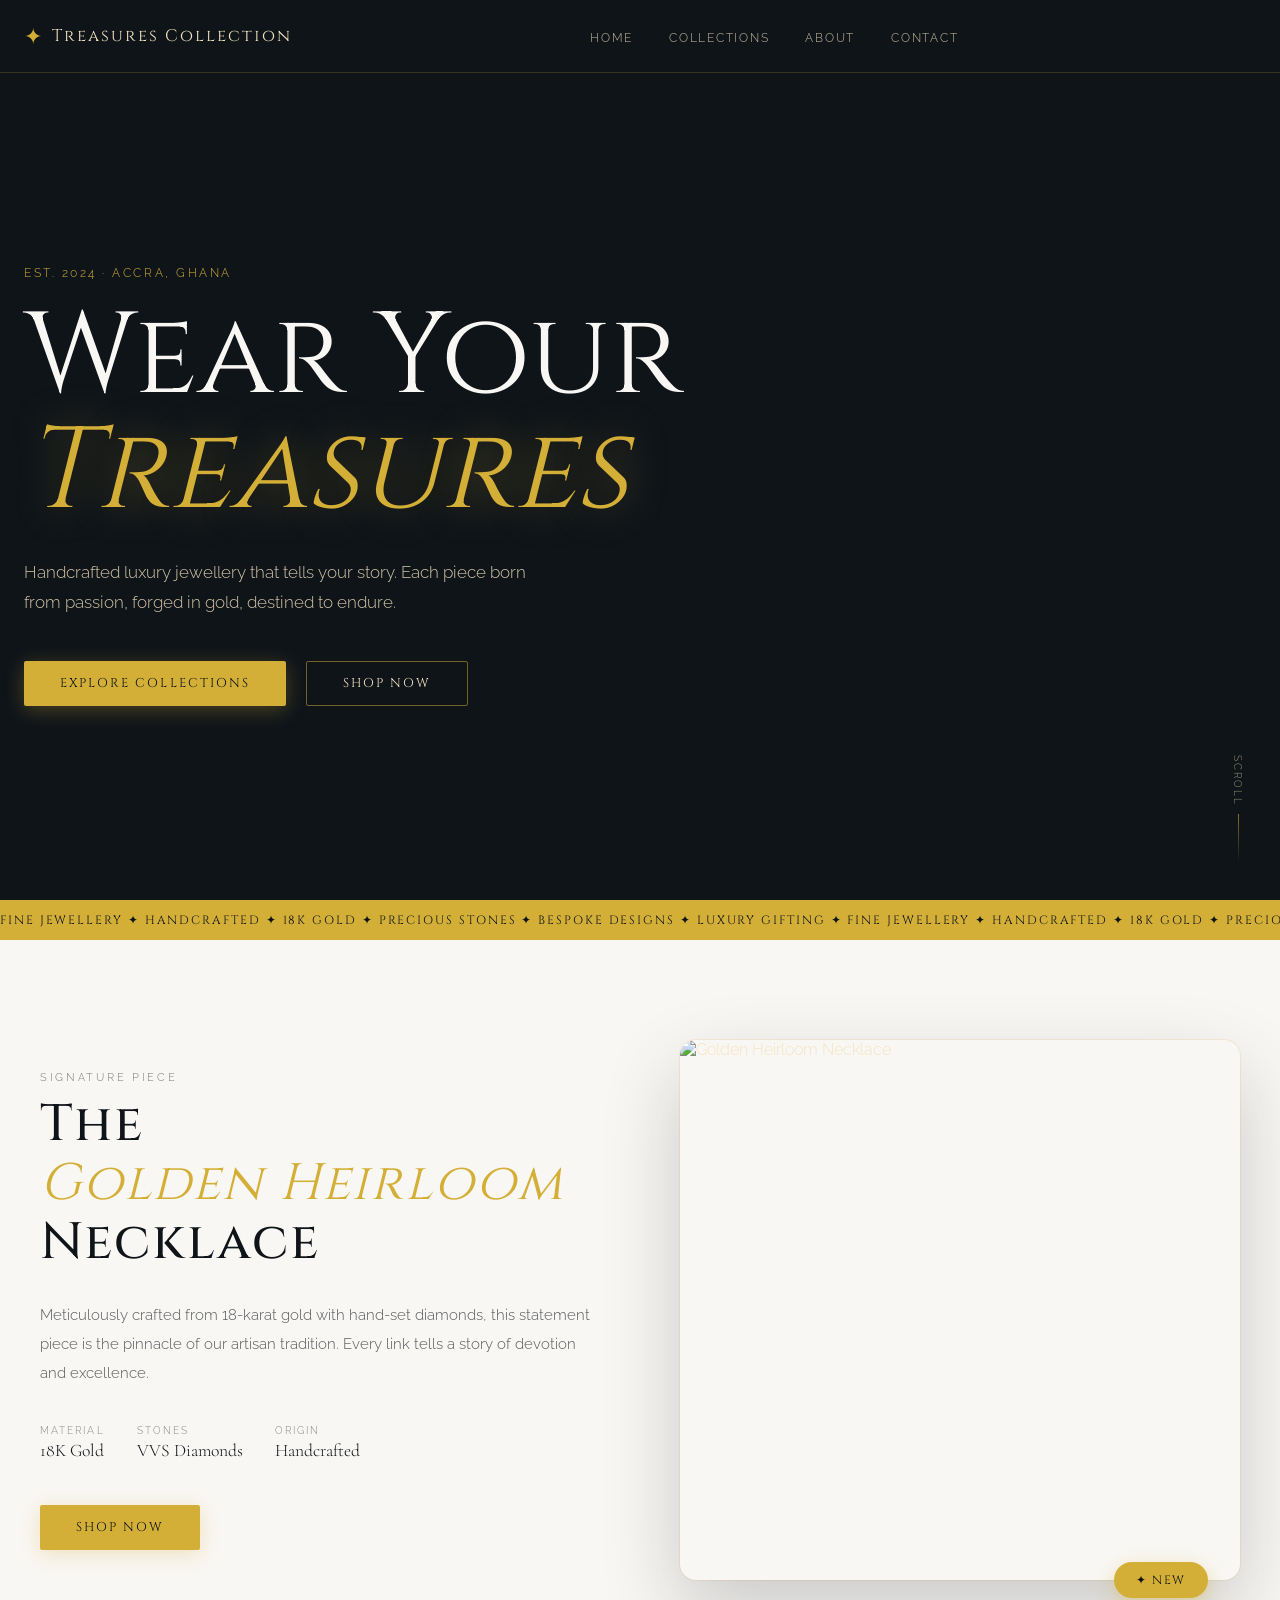
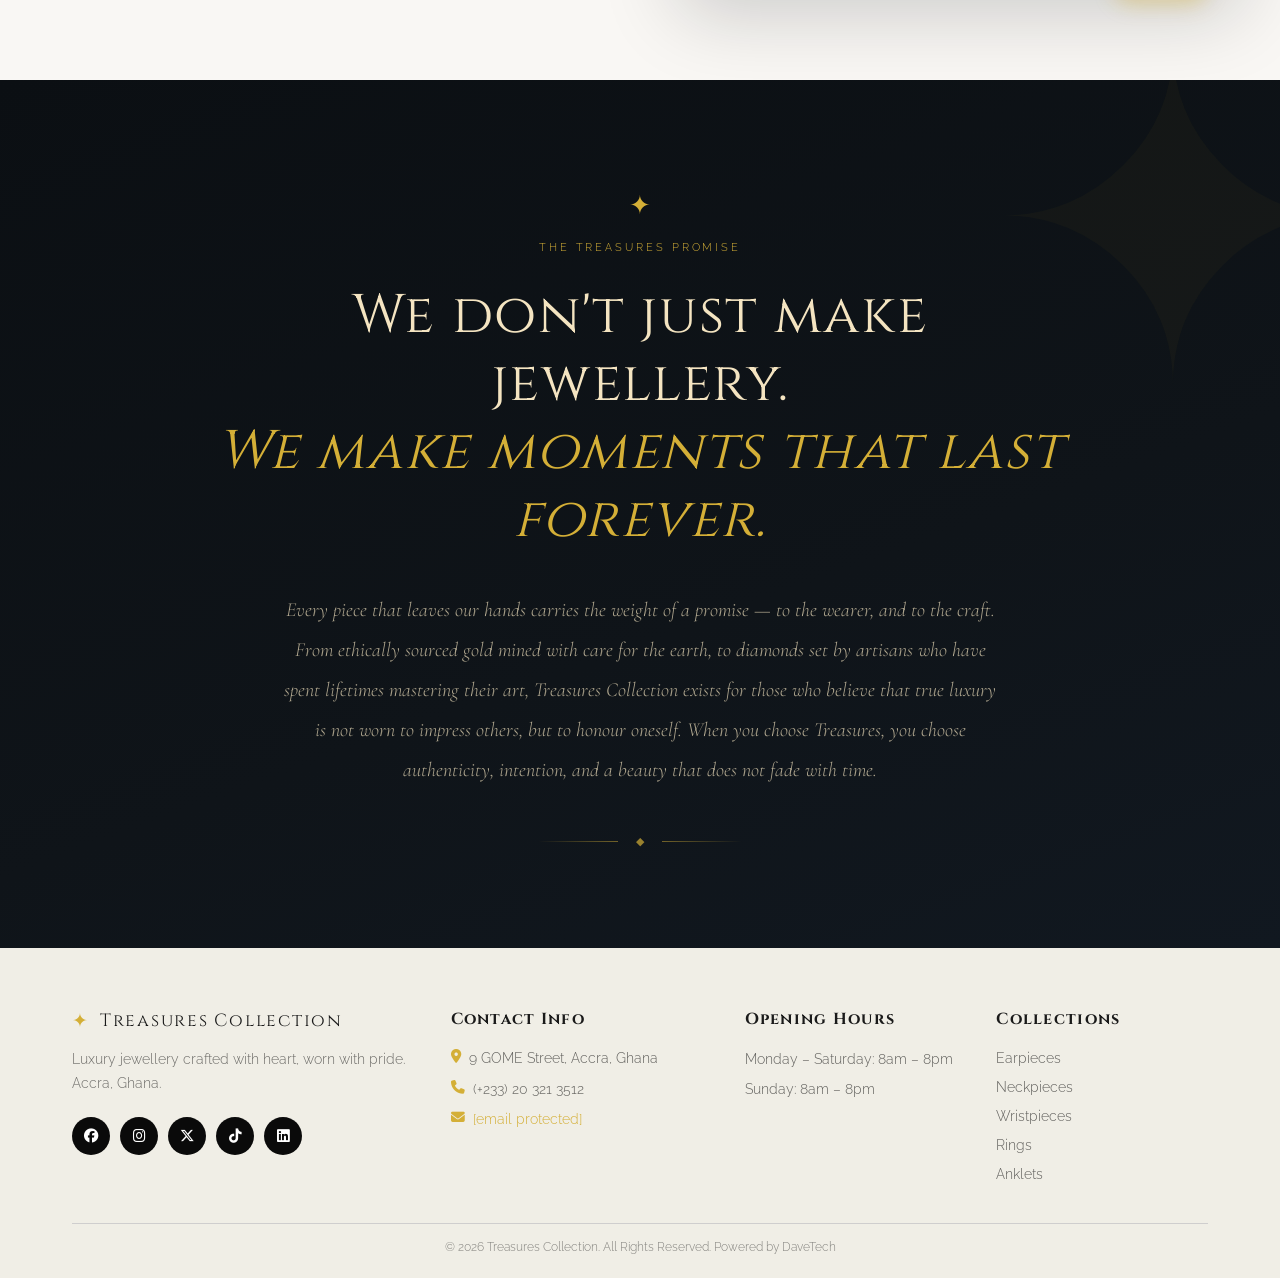
==== index.html @ 67ea0a8e "commit" ====
<!DOCTYPE html>
<html lang="en">
<head>
  <meta charset="UTF-8" />
  <meta name="viewport" content="width=device-width, initial-scale=1.0" />
  <title>Treasures Collection – Luxury Jewellery</title>
  <link rel="stylesheet" href="style.css" />
  <link rel="stylesheet" href="https://cdnjs.cloudflare.com/ajax/libs/font-awesome/6.5.0/css/all.min.css">
  <link rel="preconnect" href="https://fonts.googleapis.com" />
  <link rel="preconnect" href="https://fonts.gstatic.com" crossorigin />
  <link href="https://fonts.googleapis.com/css2?family=Cormorant+Garamond:ital,wght@0,300;0,400;0,600;1,300;1,400&family=Cinzel:wght@400;500;600&family=Raleway:wght@300;400;500&display=swap" rel="stylesheet" />
</head>
<body>

  <!-- ===== NAVIGATION ===== -->
  <nav class="navbar" id="navbar">
    <div class="nav-inner">
      <div class="nav-logo">
        <span class="logo-icon">✦</span>
        <span class="logo-text">Treasures Collection</span>
      </div>
      <ul class="nav-links" id="navLinks">
        <li><a href="#home">Home</a></li>
        <li><a href="product.html">Collections</a></li>
        <li><a href="#about">About</a></li>
        <li><a href="#contact">Contact</a></li>
      </ul>
      <div class="nav-actions">
        <button class="hamburger" id="hamburger" aria-label="Menu">
          <span></span><span></span><span></span>
        </button>
      </div>
    </div>
  </nav>

  <!-- ===== HERO ===== -->
  <section class="hero" id="home">
    <div class="hero-bg">
      <img src="https://images.unsplash.com/photo-1515562141207-7a88fb7ce338?w=1600&q=85" alt="Luxury Jewellery" class="hero-img" />
      <div class="hero-overlay"></div>
    </div>
    <div class="hero-content">
      <p class="hero-eyebrow">Est. 2024 · Accra, Ghana</p>
      <h1 class="hero-title">
        <span class="title-line">Wear Your</span>
        <em class="title-accent">Treasures</em>
      </h1>
      <p class="hero-sub">Handcrafted luxury jewellery that tells your story. Each piece born from passion, forged in gold, destined to endure.</p>
      <div class="hero-cta">
        <a href="product.html" class="btn-primary">Explore Collections</a>
        <a href="product.html#view-all" class="btn-ghost">Shop Now</a>
      </div>
    </div>
    <div class="hero-scroll">
      <span>Scroll</span>
      <div class="scroll-line"></div>
    </div>
  </section>

  <!-- ===== MARQUEE ===== -->
  <div class="marquee-wrap">
    <div class="marquee-track">
      <span>Fine Jewellery ✦ Handcrafted ✦ 18K Gold ✦ Precious Stones ✦ Bespoke Designs ✦ Luxury Gifting ✦ Fine Jewellery ✦ Handcrafted ✦ 18K Gold ✦ Precious Stones ✦ Bespoke Designs ✦ Luxury Gifting ✦ Fine Jewellery ✦ Handcrafted ✦ 18K Gold ✦ Precious Stones ✦ Bespoke Designs ✦ Luxury Gifting ✦</span>
    </div>
  </div>

  <!-- ===== COLLECTIONS ===== -->
  

  <!-- ===== FEATURED PIECE ===== -->
  <section class="featured-section">
    <div class="featured-inner">
      <div class="featured-text">
        <p class="section-eyebrow">Signature Piece</p>
        <h2 class="featured-heading">The<br/><em>Golden Heirloom</em><br/>Necklace</h2>
        <p class="featured-desc">Meticulously crafted from 18-karat gold with hand-set diamonds, this statement piece is the pinnacle of our artisan tradition. Every link tells a story of devotion and excellence.</p>
        <div class="featured-meta">
          <div class="meta-item"><span class="meta-label">Material</span><span class="meta-val">18K Gold</span></div>
          <div class="meta-item"><span class="meta-label">Stones</span><span class="meta-val">VVS Diamonds</span></div>
          <div class="meta-item"><span class="meta-label">Origin</span><span class="meta-val">Handcrafted</span></div>
        </div>
        <!-- Insert your own href link below -->
        <a href="" class="btn-primary">Shop Now</a>
      </div>
      <div class="featured-img-wrap">
        <div class="featured-frame">
          <img src="https://images.unsplash.com/photo-1617038260897-41a1f14a8ca0?w=600&q=80" alt="Golden Heirloom Necklace" />
        </div>
        <div class="featured-badge">✦ New</div>
      </div>
    </div>
  </section>

  <!-- ===== WHY US ===== -->
  <section class="why-section" id="about">
    <div class="why-statement-wrap">
      <span class="why-ornament">✦</span>
      <p class="why-eyebrow">The Treasures Promise</p>
      <h2 class="why-headline">We don't just make jewellery.<br/><em>We make moments that last forever.</em></h2>
      <p class="why-body">
        Every piece that leaves our hands carries the weight of a promise — to the wearer, and to the craft. 
        From ethically sourced gold mined with care for the earth, to diamonds set by artisans who have spent 
        lifetimes mastering their art, Treasures Collection exists for those who believe that true luxury is 
        not worn to impress others, but to honour oneself. When you choose Treasures, you choose authenticity, 
        intention, and a beauty that does not fade with time.
      </p>
      <div class="why-rule">
        <span></span><span class="why-diamond">◆</span><span></span>
      </div>
    </div>
  </section>

  <!-- ===== FOOTER ===== -->
  <footer class="footer" id="contact">
    <div class="footer-top">

      <div class="footer-brand-col">
        <div class="footer-logo">
          <span class="logo-icon">✦</span>
          <span>Treasures Collection</span>
        </div>
        <p class="footer-tagline">Luxury jewellery crafted with heart, worn with pride. Accra, Ghana.</p>
        <div class="social-icons">
          <a href="https://www.facebook.com/61584391073602/" aria-label="Facebook"><i class="fa-brands fa-facebook"></i></a>
          <a href="https://www.instagram.com/juicebyevelyn/" aria-label="Instagram"><i class="fab fa-instagram"></i></a>
          <a href="https://x.com/juicebyevelyn" aria-label="X"><i class="fa-brands fa-x-twitter"></i></a>
          <a href="https://www.tiktok.com/@juicebyevelyn" aria-label="TikTok"><i class="fab fa-tiktok"></i></a>
          <a href="https://www.linkedin.com/company/juice-by-evelyn/" aria-label="LinkedIn"><i class="fab fa-linkedin"></i></a>
        </div>
      </div>

      <div class="footer-contact-col">
        <h4>Contact Info</h4>
        <p><i class="fas fa-map-marker-alt"></i> 9 GOME Street, Accra, Ghana</p>
        <p><i class="fas fa-phone"></i> (+233) 20 321 3512</p>
        <p><i class="fas fa-envelope"></i> <a href="/cdn-cgi/l/email-protection#157e67747b66796c252522557278747c793b767a78"><span class="__cf_email__" data-cfemail="2c475e4d425f40551c1c1b6c4b414d4540024f4341">[email&#160;protected]</span></a></p>
      </div>

      <div class="footer-hours-col">
        <h4>Opening Hours</h4>
        <p>Monday – Saturday: 8am – 8pm</p>
        <p>Sunday: 8am – 8pm</p>
      </div>

      <div class="footer-links-col">
        <h4>Collections</h4>
        <ul>
          <li><a href="#collections">Earpieces</a></li>
          <li><a href="#collections">Neckpieces</a></li>
          <li><a href="#collections">Wristpieces</a></li>
          <li><a href="#collections">Rings</a></li>
          <li><a href="#collections">Anklets</a></li>
        </ul>
      </div>

    </div>
    <div class="footer-bottom">
      <hr class="footer-line" />
      <p class="copy">&copy; <span id="year"></span> Treasures Collection. All Rights Reserved. Powered by DaveTech</p>
    </div>
  </footer>

  <script src="script.js"></script>

  <!-- TOAST (for add-to-cart o confirmation) -->
  <div class="toast" id="toast">Added to cart!</div>
---- style.css ----
/* =============================================
   TREASURES COLLECTION — style.css
   Luxury Jewellery Brand
============================================= */

/* ── CSS Variables ── */
:root {
  --navy:       #0F1419;
  --champagne:  #F4E4C1;
  --gold:       #D4AF37;
  --gold-light: #e8c84a;
  --pearl:      #F9F7F4;
  --gold-rgb:   212, 175, 55;
  --navy-rgb:   15, 20, 25;
  --font-display: 'Cinzel', serif;
  --font-serif:   'Cormorant Garamond', serif;
  --font-sans:    'Raleway', sans-serif;
  --nav-h:  72px;
  --transition: 0.35s cubic-bezier(0.4, 0, 0.2, 1);
}

/* ── Reset ── */
*, *::before, *::after { box-sizing: border-box; margin: 0; padding: 0; }
html { scroll-behavior: smooth; }
body {
  background: var(--navy);
  color: var(--champagne);
  font-family: var(--font-sans);
  font-weight: 300;
  overflow-x: hidden;
  -webkit-font-smoothing: antialiased;
}
img { display: block; width: 100%; height: 100%; object-fit: cover; }
a { text-decoration: none; color: inherit; }
ul { list-style: none; }
button { cursor: pointer; border: none; background: none; font-family: inherit; }

/* ── SCROLLBAR ── */
::-webkit-scrollbar { width: 6px; }
::-webkit-scrollbar-track { background: var(--navy); }
::-webkit-scrollbar-thumb { background: var(--gold); border-radius: 3px; }

/* =============================================
   NAVBAR — always solid black, no transparency
============================================= */
.navbar {
  position: fixed;
  top: 0; left: 0; right: 0;
  z-index: 1000;
  height: var(--nav-h);
  background: var(--navy);
  box-shadow: 0 1px 0 rgba(212, 175, 55, 0.2);
}
/* Keep scrolled class for JS compatibility but same style */
.navbar.scrolled {
  background: var(--navy);
  box-shadow: 0 1px 0 rgba(212, 175, 55, 0.25);
}
.nav-inner {
  max-width: 1400px;
  margin: 0 auto;
  padding: 0 24px;
  height: 100%;
  display: flex;
  align-items: center;
  justify-content: space-between;
  gap: 24px;
}
.nav-logo {
  display: flex;
  align-items: center;
  gap: 10px;
  flex-shrink: 0;
}
.logo-icon {
  color: var(--gold);
  font-size: 1.4rem;
  animation: spinGlow 6s linear infinite;
}
@keyframes spinGlow {
  0%   { text-shadow: 0 0 6px var(--gold); }
  50%  { text-shadow: 0 0 18px var(--gold); }
  100% { text-shadow: 0 0 6px var(--gold); }
}
.logo-text {
  font-family: var(--font-display);
  font-size: 1.05rem;
  letter-spacing: 0.12em;
  color: var(--champagne);
}
.nav-links {
  display: flex;
  align-items: center;
  gap: 36px;
}
.nav-links a {
  font-family: var(--font-sans);
  font-size: 0.78rem;
  letter-spacing: 0.14em;
  text-transform: uppercase;
  color: var(--champagne);
  opacity: 0.8;
  transition: opacity var(--transition), color var(--transition);
  position: relative;
}
.nav-links a::after {
  content: '';
  position: absolute;
  bottom: -3px; left: 0;
  width: 0; height: 1px;
  background: var(--gold);
  transition: width var(--transition);
}
.nav-links a:hover { opacity: 1; color: var(--gold); }
.nav-links a:hover::after { width: 100%; }
.nav-actions { display: flex; align-items: center; gap: 12px; }
.icon-btn {
  width: 36px; height: 36px;
  display: flex; align-items: center; justify-content: center;
  color: var(--champagne);
  border-radius: 50%;
  transition: color var(--transition), background var(--transition);
}
.icon-btn:hover { color: var(--gold); background: rgba(212,175,55,0.1); }
.hamburger {
  display: none;
  flex-direction: column;
  gap: 5px;
  padding: 6px;
}
.hamburger span {
  display: block;
  width: 22px; height: 1.5px;
  background: var(--champagne);
  transition: transform var(--transition), opacity var(--transition);
}
.hamburger.open span:nth-child(1) { transform: translateY(6.5px) rotate(45deg); }
.hamburger.open span:nth-child(2) { opacity: 0; }
.hamburger.open span:nth-child(3) { transform: translateY(-6.5px) rotate(-45deg); }

/* Mobile nav */
@media (max-width: 900px) {
  .nav-links {
    position: fixed;
    top: var(--nav-h); left: 0; right: 0;
    background: var(--navy);
    flex-direction: column;
    padding: 32px 24px 40px;
    gap: 28px;
    transform: translateY(-120%);
    transition: transform var(--transition);
    border-bottom: 1px solid rgba(212,175,55,0.2);
  }
  .nav-links.open { transform: translateY(0); }
  .hamburger { display: flex; }
  .nav-links a { font-size: 1rem; }
}

/* =============================================
   HERO
============================================= */
.hero {
  position: relative;
  min-height: 100svh;
  display: flex;
  align-items: center;
  overflow: hidden;
}
.hero-bg {
  position: absolute;
  inset: 0;
  z-index: 0;
}
.hero-img {
  width: 100%; height: 100%;
  object-fit: cover;
  object-position: center;
  transform: scale(1.04);
  animation: heroZoom 12s ease-in-out infinite alternate;
}
@keyframes heroZoom {
  from { transform: scale(1.04); }
  to   { transform: scale(1.08); }
}
.hero-overlay {
  position: absolute;
  inset: 0;
  background: linear-gradient(
    135deg,
    rgba(15,20,25,0.82) 0%,
    rgba(15,20,25,0.55) 50%,
    rgba(15,20,25,0.72) 100%
  );
}
.hero-content {
  position: relative;
  z-index: 1;
  max-width: 1400px;
  margin: 0 auto;
  padding: 0 24px;
  padding-top: var(--nav-h);
  width: 100%;
}
.hero-eyebrow {
  font-family: var(--font-sans);
  font-size: 0.72rem;
  letter-spacing: 0.22em;
  text-transform: uppercase;
  color: var(--gold);
  margin-bottom: 20px;
  animation: fadeUp 0.8s 0.2s both;
}
.hero-title {
  font-family: var(--font-display);
  font-size: clamp(3.2rem, 9vw, 7.5rem);
  line-height: 1.0;
  color: var(--pearl);
  margin-bottom: 28px;
  animation: fadeUp 0.8s 0.35s both;
}
.title-line { display: block; font-weight: 400; }
.title-accent {
  display: block;
  color: var(--gold);
  font-style: italic;
  font-weight: 300;
  text-shadow: 0 0 40px rgba(212,175,55,0.4);
}
.hero-sub {
  max-width: 520px;
  font-size: 1.05rem;
  line-height: 1.75;
  color: rgba(244,228,193,0.85);
  margin-bottom: 44px;
  animation: fadeUp 0.8s 0.5s both;
}
.hero-cta {
  display: flex;
  align-items: center;
  gap: 20px;
  flex-wrap: wrap;
  animation: fadeUp 0.8s 0.65s both;
}
.hero-scroll {
  position: absolute;
  bottom: 36px; right: 36px;
  z-index: 1;
  display: flex;
  flex-direction: column;
  align-items: center;
  gap: 8px;
  opacity: 0.6;
}
.hero-scroll span {
  font-size: 0.65rem;
  letter-spacing: 0.2em;
  text-transform: uppercase;
  writing-mode: vertical-rl;
  color: var(--champagne);
}
.scroll-line {
  width: 1px; height: 50px;
  background: linear-gradient(to bottom, var(--gold), transparent);
  animation: scrollPulse 2s ease-in-out infinite;
}
@keyframes scrollPulse {
  0%, 100% { transform: scaleY(1); opacity: 0.6; }
  50%       { transform: scaleY(0.6); opacity: 0.3; }
}
@keyframes fadeUp {
  from { opacity: 0; transform: translateY(28px); }
  to   { opacity: 1; transform: translateY(0); }
}

/* =============================================
   BUTTONS
============================================= */
.btn-primary {
  display: inline-flex;
  align-items: center;
  gap: 8px;
  padding: 14px 36px;
  background: var(--gold);
  color: var(--navy);
  font-family: var(--font-display);
  font-size: 0.8rem;
  letter-spacing: 0.16em;
  text-transform: uppercase;
  border-radius: 2px;
  transition: background var(--transition), transform var(--transition), box-shadow var(--transition);
  box-shadow: 0 4px 20px rgba(212,175,55,0.3);
}
.btn-primary:hover {
  background: var(--gold-light);
  transform: translateY(-2px);
  box-shadow: 0 8px 32px rgba(212,175,55,0.45);
}
.btn-ghost {
  display: inline-flex;
  align-items: center;
  padding: 13px 36px;
  border: 1px solid rgba(212,175,55,0.5);
  color: var(--champagne);
  font-family: var(--font-display);
  font-size: 0.8rem;
  letter-spacing: 0.16em;
  text-transform: uppercase;
  border-radius: 2px;
  transition: border-color var(--transition), color var(--transition), background var(--transition);
}
.btn-ghost:hover {
  border-color: var(--gold);
  color: var(--gold);
  background: rgba(212,175,55,0.06);
}

/* =============================================
   MARQUEE
============================================= */
.marquee-wrap {
  background: var(--gold);
  overflow: hidden;
  padding: 12px 0;
}
.marquee-track {
  display: flex;
  white-space: nowrap;
  animation: marqueeRun 28s linear infinite;
}
.marquee-track span {
  font-family: var(--font-display);
  font-size: 0.75rem;
  letter-spacing: 0.16em;
  text-transform: uppercase;
  color: var(--navy);
  padding-right: 48px;
}
@keyframes marqueeRun {
  from { transform: translateX(0); }
  to   { transform: translateX(-50%); }
}

/* =============================================
   SECTION HEADER
============================================= */
.section-header {
  text-align: center;
  margin-bottom: 56px;
}
.section-eyebrow {
  font-size: 0.7rem;
  letter-spacing: 0.24em;
  text-transform: uppercase;
  color: var(--gold);
  margin-bottom: 12px;
}
.section-title {
  font-family: var(--font-display);
  font-size: clamp(2.4rem, 5vw, 3.8rem);
  color: var(--champagne);
  font-weight: 500;
  letter-spacing: 0.06em;
  margin-bottom: 20px;
}
.title-ornament {
  display: flex;
  align-items: center;
  justify-content: center;
  gap: 16px;
}
.title-ornament span:not(.dot) {
  width: 60px; height: 1px;
  background: linear-gradient(to right, transparent, var(--gold));
}
.title-ornament span:last-child {
  background: linear-gradient(to left, transparent, var(--gold));
}
.title-ornament .dot {
  color: var(--gold);
  font-size: 0.9rem;
  width: auto; height: auto; background: none;
}

/* =============================================
   COLLECTIONS SECTION
============================================= */
.collections-section {
  padding: 100px 24px 80px;
  max-width: 1400px;
  margin: 0 auto;
}

.collection-circles {
  display: flex;
  align-items: flex-start;
  justify-content: center;
  gap: 28px;
  flex-wrap: wrap;
  margin-bottom: 60px;
}
.circle-item {
  display: flex;
  flex-direction: column;
  align-items: center;
  gap: 14px;
  cursor: pointer;
  width: 140px;
}
.circle-ring {
  width: 130px; height: 130px;
  border-radius: 50%;
  padding: 4px;
  background: linear-gradient(135deg, var(--gold), rgba(212,175,55,0.3), var(--gold));
  transition: transform var(--transition), box-shadow var(--transition);
  position: relative;
}
.circle-item:hover .circle-ring,
.circle-item.active .circle-ring {
  transform: translateY(-5px) scale(1.04);
  box-shadow: 0 12px 40px rgba(212,175,55,0.4);
}
.circle-item.active .circle-ring {
  background: linear-gradient(135deg, var(--gold-light), var(--gold), var(--gold-light));
  box-shadow: 0 0 0 3px var(--gold), 0 12px 40px rgba(212,175,55,0.5);
}
.circle-img-wrap {
  width: 100%; height: 100%;
  border-radius: 50%;
  overflow: hidden;
  position: relative;
}
.circle-img-wrap img {
  width: 100%; height: 100%;
  object-fit: cover;
  transition: transform var(--transition);
}
.circle-item:hover .circle-img-wrap img { transform: scale(1.08); }
.circle-overlay {
  position: absolute;
  inset: 0;
  background: rgba(15,20,25,0.55);
  border-radius: 50%;
  display: flex;
  align-items: center;
  justify-content: center;
  opacity: 0;
  transition: opacity var(--transition);
}
.circle-overlay span {
  font-family: var(--font-display);
  font-size: 0.7rem;
  letter-spacing: 0.14em;
  text-transform: uppercase;
  color: var(--gold);
}
.circle-item:hover .circle-overlay { opacity: 1; }
.circle-label {
  font-family: var(--font-display);
  font-size: 0.85rem;
  letter-spacing: 0.1em;
  text-transform: uppercase;
  color: var(--champagne);
  text-align: center;
  transition: color var(--transition);
}
.circle-item:hover .circle-label,
.circle-item.active .circle-label { color: var(--gold); }

/* Products Reveal */
.products-reveal {
  display: none;
  animation: revealIn 0.5s ease both;
}
.products-reveal.visible { display: block; }
@keyframes revealIn {
  from { opacity: 0; transform: translateY(24px); }
  to   { opacity: 1; transform: translateY(0); }
}
.reveal-header {
  display: flex;
  align-items: center;
  justify-content: space-between;
  margin-bottom: 32px;
  padding-bottom: 16px;
  border-bottom: 1px solid rgba(212,175,55,0.2);
}
.reveal-title {
  font-family: var(--font-display);
  font-size: 1.6rem;
  color: var(--gold);
  letter-spacing: 0.08em;
}
.close-reveal {
  font-family: var(--font-sans);
  font-size: 0.78rem;
  letter-spacing: 0.12em;
  color: var(--champagne);
  opacity: 0.6;
  transition: opacity var(--transition), color var(--transition);
  text-transform: uppercase;
}
.close-reveal:hover { opacity: 1; color: var(--gold); }

.products-grid {
  display: grid;
  grid-template-columns: repeat(auto-fill, minmax(200px, 1fr));
  gap: 24px;
}

/* ── Product Card ── */
.product-card {
  background: rgba(249,247,244,0.04);
  border: 1px solid rgba(212,175,55,0.15);
  border-radius: 12px;
  overflow: hidden;
  transition: transform var(--transition), border-color var(--transition), box-shadow var(--transition);
  cursor: pointer;
  display: flex;
  flex-direction: column;
}
.product-card:hover {
  transform: translateY(-6px);
  border-color: rgba(212,175,55,0.5);
  box-shadow: 0 12px 36px rgba(0,0,0,0.35);
}
.pc-img {
  position: relative;
  height: 220px;
  overflow: hidden;
  flex-shrink: 0;
}
.pc-img img { transition: transform 0.5s ease; }
.product-card:hover .pc-img img { transform: scale(1.07); }
.pc-badge {
  position: absolute;
  top: 12px; left: 12px;
  background: var(--gold);
  color: var(--navy);
  font-size: 0.62rem;
  font-family: var(--font-display);
  letter-spacing: 0.1em;
  text-transform: uppercase;
  padding: 4px 10px;
  border-radius: 2px;
}
.pc-wish {
  position: absolute;
  top: 10px; right: 12px;
  background: rgba(15,20,25,0.7);
  border: 1px solid rgba(212,175,55,0.3);
  border-radius: 50%;
  width: 32px; height: 32px;
  display: flex; align-items: center; justify-content: center;
  color: var(--champagne);
  font-size: 0.9rem;
  transition: background var(--transition), border-color var(--transition);
}
.pc-wish:hover { background: var(--gold); border-color: var(--gold); color: var(--navy); }
.pc-body {
  padding: 14px 16px 16px;
  display: flex;
  flex-direction: column;
  flex: 1;
}
.pc-name {
  font-family: var(--font-serif);
  font-size: 1.05rem;
  color: var(--champagne);
  margin-bottom: 5px;
  line-height: 1.3;
}
.pc-mat {
  font-size: 0.68rem;
  letter-spacing: 0.1em;
  text-transform: uppercase;
  color: rgba(212,175,55,0.7);
  margin-bottom: 10px;
}
.pc-footer {
  display: flex;
  align-items: center;
  justify-content: space-between;
  margin-bottom: 10px;
}
.pc-price {
  font-family: var(--font-serif);
  font-size: 1.1rem;
  color: var(--gold);
  font-weight: 600;
}
.pc-add {
  width: 32px; height: 32px;
  display: flex; align-items: center; justify-content: center;
  background: rgba(212,175,55,0.1);
  border: 1px solid rgba(212,175,55,0.35);
  border-radius: 50%;
  color: var(--gold);
  font-size: 1.2rem;
  transition: background var(--transition), border-color var(--transition);
}
.pc-add:hover { background: var(--gold); color: var(--navy); border-color: var(--gold); }

/* Buy Now button on cards */
.pc-buy {
  width: 100%;
  padding: 10px;
  background: var(--gold);
  color: var(--navy);
  font-family: var(--font-display);
  font-size: 0.7rem;
  letter-spacing: 0.14em;
  text-transform: uppercase;
  border-radius: 4px;
  text-align: center;
  transition: background var(--transition), transform var(--transition);
  margin-top: auto;
  display: block;
}
.pc-buy:hover {
  background: var(--gold-light);
  transform: translateY(-1px);
}

/* =============================================
   FEATURED SECTION
============================================= */
.featured-section {
  background: var(--pearl);
  padding: 100px 24px;
}
.featured-inner {
  max-width: 1200px;
  margin: 0 auto;
  display: grid;
  grid-template-columns: 1fr 1fr;
  gap: 80px;
  align-items: center;
}
.featured-text .section-eyebrow { color: rgba(15,20,25,0.55); }
.featured-heading {
  font-family: var(--font-display);
  font-size: clamp(2.2rem, 4vw, 3.4rem);
  color: var(--navy);
  line-height: 1.15;
  margin-bottom: 28px;
  font-weight: 500;
  letter-spacing: 0.04em;
}
.featured-heading em {
  font-style: italic;
  color: var(--gold);
  font-weight: 300;
}
.featured-desc {
  color: rgba(15,20,25,0.7);
  line-height: 1.9;
  margin-bottom: 36px;
  font-size: 0.95rem;
}
.featured-meta {
  display: flex;
  gap: 32px;
  margin-bottom: 44px;
  flex-wrap: wrap;
}
.meta-item { display: flex; flex-direction: column; gap: 4px; }
.meta-label {
  font-size: 0.65rem;
  letter-spacing: 0.2em;
  text-transform: uppercase;
  color: rgba(15,20,25,0.5);
}
.meta-val {
  font-family: var(--font-serif);
  font-size: 1.1rem;
  color: var(--navy);
}
.featured-img-wrap { position: relative; }
.featured-frame {
  border-radius: 16px;
  overflow: hidden;
  height: 540px;
  box-shadow: 0 32px 80px rgba(15,20,25,0.2), 0 0 0 1px rgba(212,175,55,0.15);
}
.featured-frame img { object-position: top center; }
.featured-badge {
  position: absolute;
  bottom: -18px; right: 32px;
  background: var(--gold);
  color: var(--navy);
  font-family: var(--font-display);
  font-size: 0.75rem;
  letter-spacing: 0.14em;
  text-transform: uppercase;
  padding: 10px 22px;
  border-radius: 30px;
  box-shadow: 0 6px 20px rgba(212,175,55,0.4);
}
.featured-text .btn-primary { color: var(--navy); }

@media (max-width: 860px) {
  .featured-inner { grid-template-columns: 1fr; gap: 48px; }
  .featured-frame { height: 380px; }
  .featured-badge { right: 16px; }
}

/* =============================================
   WHY US — Statement Section
============================================= */
.why-section {
  padding: 110px 24px 100px;
  background: linear-gradient(160deg, #0b0f13 0%, var(--navy) 60%, #111820 100%);
  position: relative;
  overflow: hidden;
}
.why-section::before {
  content: '✦';
  position: absolute;
  font-size: 28rem;
  color: rgba(212,175,55,0.03);
  right: -80px;
  top: -60px;
  font-family: var(--font-display);
  pointer-events: none;
  line-height: 1;
}
.why-statement-wrap {
  max-width: 860px;
  margin: 0 auto;
  text-align: center;
  position: relative;
  z-index: 1;
}
.why-ornament {
  display: block;
  color: var(--gold);
  font-size: 1.6rem;
  margin-bottom: 20px;
  animation: spinGlow 6s linear infinite;
}
.why-eyebrow {
  font-size: 0.7rem;
  letter-spacing: 0.26em;
  text-transform: uppercase;
  color: var(--gold);
  margin-bottom: 28px;
  display: block;
}
.why-headline {
  font-family: var(--font-display);
  font-size: clamp(2rem, 4.5vw, 3.4rem);
  color: var(--champagne);
  font-weight: 400;
  line-height: 1.25;
  letter-spacing: 0.03em;
  margin-bottom: 36px;
}
.why-headline em {
  display: block;
  font-style: italic;
  color: var(--gold);
  font-weight: 300;
}
.why-body {
  font-family: var(--font-serif);
  font-size: clamp(1.05rem, 1.8vw, 1.25rem);
  line-height: 2;
  color: rgba(244,228,193,0.7);
  font-weight: 300;
  font-style: italic;
  max-width: 720px;
  margin: 0 auto 44px;
}
.why-rule {
  display: flex;
  align-items: center;
  justify-content: center;
  gap: 18px;
}
.why-rule span:not(.why-diamond) {
  width: 80px;
  height: 1px;
  background: linear-gradient(to right, transparent, rgba(212,175,55,0.5));
}
.why-rule span:last-child {
  background: linear-gradient(to left, transparent, rgba(212,175,55,0.5));
}
.why-diamond {
  color: var(--gold);
  font-size: 0.7rem;
  opacity: 0.7;
  width: auto !important;
  height: auto !important;
  background: none !important;
}

/* =============================================
   FOOTER
============================================= */
.footer {
  background: #f0eee6;
  color: #1a1a1a;
  padding: 60px 0 0;
}
.footer-top {
  max-width: 1200px;
  margin: 0 auto;
  padding: 0 32px 40px;
  display: grid;
  grid-template-columns: 1.6fr 1.2fr 1fr 1fr;
  gap: 40px;
  flex-wrap: wrap;
}
.footer-brand-col .footer-logo {
  display: flex;
  align-items: center;
  gap: 10px;
  font-family: var(--font-display);
  font-size: 1.1rem;
  letter-spacing: 0.1em;
  color: #1a1a1a;
  margin-bottom: 14px;
}
.footer-brand-col .footer-logo .logo-icon { color: var(--gold); font-size: 1.2rem; }
.footer-tagline {
  font-size: 0.87rem;
  line-height: 1.7;
  color: rgba(0,0,0,0.55);
  margin-bottom: 22px;
}
.social-icons {
  display: flex;
  gap: 10px;
  flex-wrap: wrap;
}
.social-icons a {
  display: inline-flex;
  align-items: center;
  justify-content: center;
  width: 38px; height: 38px;
  background: #0a0a0a;
  color: #fff;
  border-radius: 50%;
  font-size: 0.9rem;
  transition: background 0.3s, transform 0.3s;
  text-decoration: none;
}
.social-icons a:hover {
  background: var(--gold);
  color: var(--navy);
  transform: translateY(-3px);
}
.footer-contact-col h4,
.footer-hours-col h4,
.footer-links-col h4 {
  font-family: var(--font-display);
  font-size: 1rem;
  letter-spacing: 0.08em;
  color: #1a1a1a;
  margin-bottom: 18px;
}
.footer-contact-col p {
  font-size: 0.86rem;
  color: rgba(0,0,0,0.6);
  margin-bottom: 10px;
  display: flex;
  align-items: flex-start;
  gap: 8px;
  line-height: 1.5;
}
.footer-contact-col p i { color: var(--gold); margin-top: 2px; flex-shrink: 0; }
.footer-contact-col a { color: var(--gold); }
.footer-contact-col a:hover { text-decoration: underline; }
.footer-hours-col p {
  font-size: 0.86rem;
  color: rgba(0,0,0,0.6);
  margin-bottom: 8px;
  line-height: 1.6;
}
.footer-links-col ul { display: flex; flex-direction: column; gap: 10px; }
.footer-links-col a {
  font-size: 0.86rem;
  color: rgba(0,0,0,0.6);
  transition: color 0.3s;
}
.footer-links-col a:hover { color: var(--gold); }
.footer-bottom {
  padding: 0 32px 24px;
  max-width: 1200px;
  margin: 0 auto;
}
.footer-line {
  border: none;
  border-top: 1px solid #cfcece;
  margin: 0 0 16px;
}
.copy {
  font-size: 0.75rem;
  color: rgba(0,0,0,0.45);
  text-align: center;
}

@media (max-width: 900px) {
  .footer-top { grid-template-columns: 1fr 1fr; gap: 32px; }
}
@media (max-width: 560px) {
  .footer-top { grid-template-columns: 1fr; gap: 28px; }
}

/* =============================================
   TOAST
============================================= */
.toast {
  position: fixed;
  bottom: 32px; left: 50%;
  transform: translateX(-50%) translateY(20px);
  background: var(--gold);
  color: var(--navy);
  font-family: var(--font-display);
  font-size: 0.82rem;
  letter-spacing: 0.14em;
  text-transform: uppercase;
  padding: 12px 30px;
  border-radius: 30px;
  z-index: 3000;
  opacity: 0;
  pointer-events: none;
  transition: opacity 0.3s ease, transform 0.3s ease;
  box-shadow: 0 6px 24px rgba(212,175,55,0.4);
}
.toast.show {
  opacity: 1;
  transform: translateX(-50%) translateY(0);
}

/* =============================================
   RESPONSIVE UTILITIES
============================================= */
@media (max-width: 680px) {
  .hero-cta { flex-direction: column; align-items: flex-start; }
  .products-grid { grid-template-columns: repeat(2, 1fr); gap: 14px; }
  .why-grid { grid-template-columns: 1fr 1fr; }
  .reveal-header { flex-direction: column; align-items: flex-start; gap: 12px; }
  .featured-meta { gap: 20px; }
}
@media (max-width: 400px) {
  .products-grid { grid-template-columns: 1fr; }
  .why-grid { grid-template-columns: 1fr; }
}
@media (max-width: 500px) {
  .collection-circles { gap: 18px; }
  .circle-item { width: 110px; }
  .circle-ring { width: 100px; height: 100px; }
  .circle-label { font-size: 0.75rem; }
}
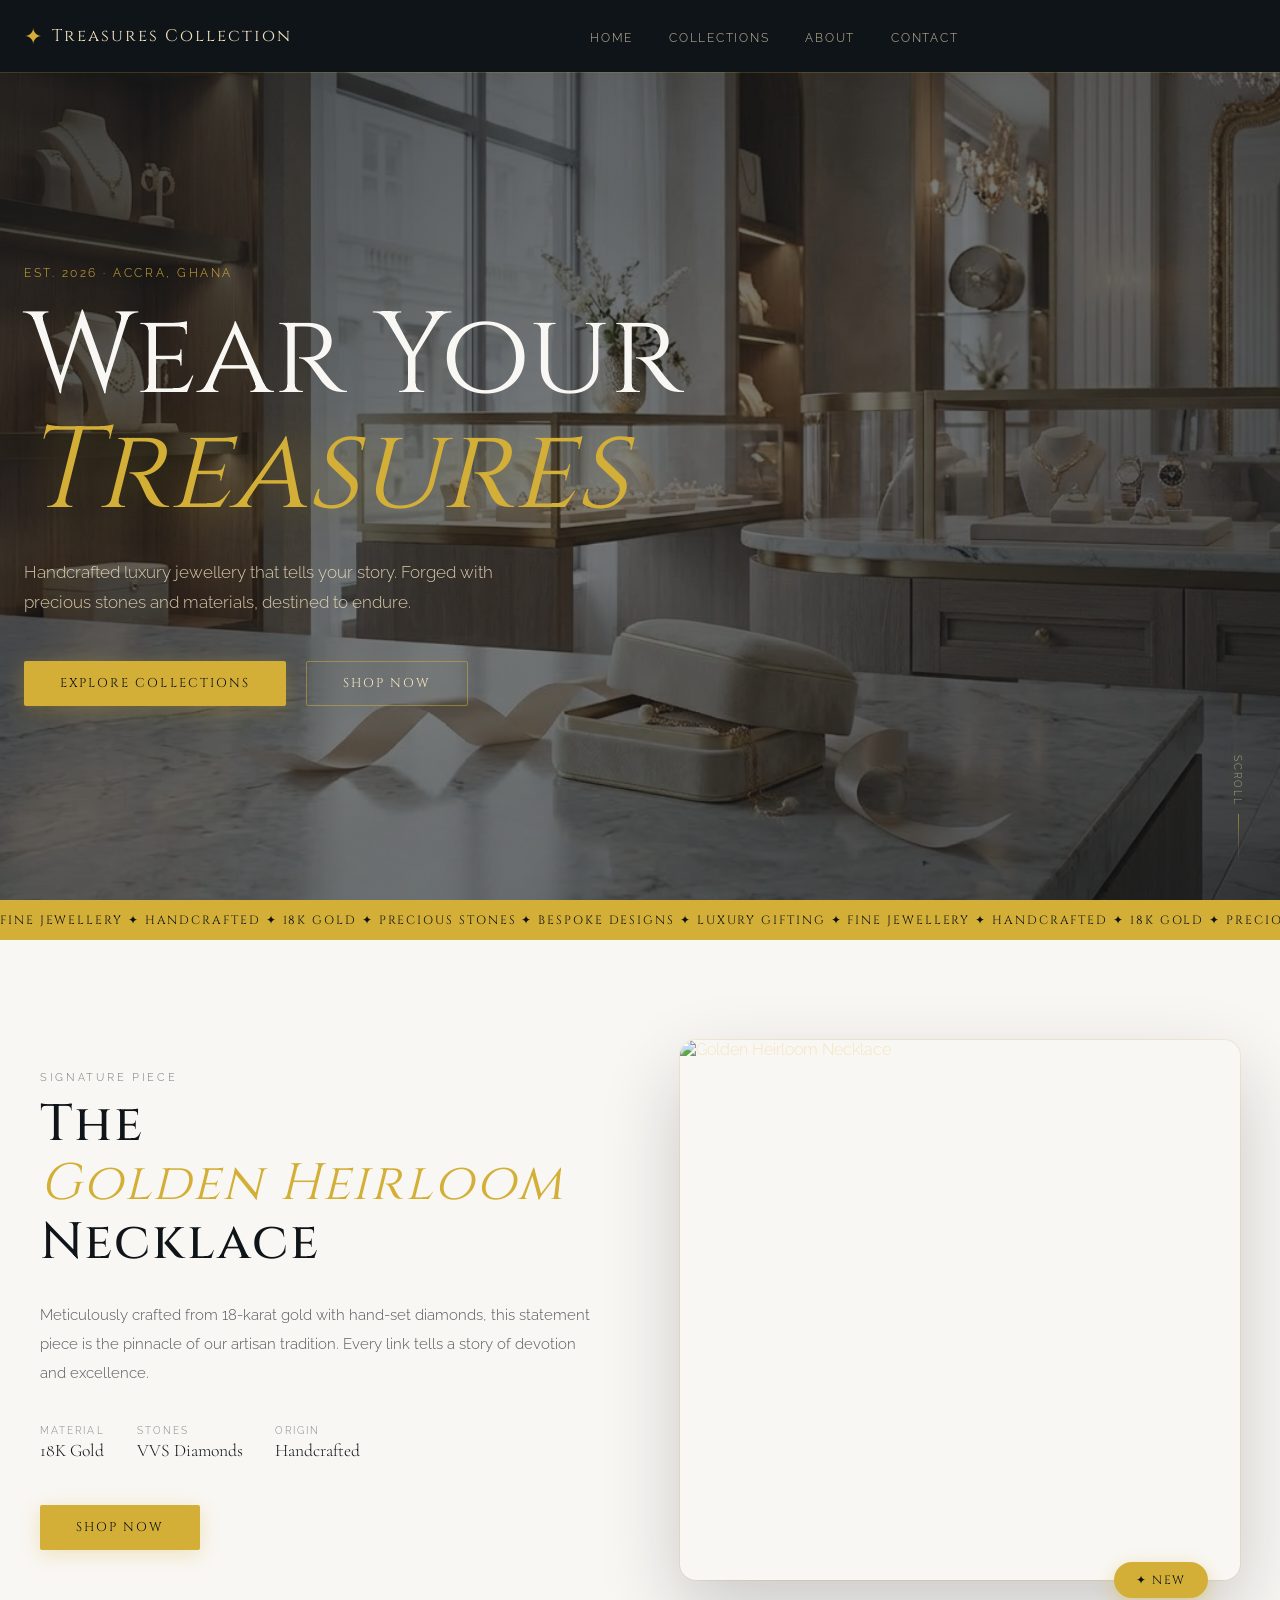
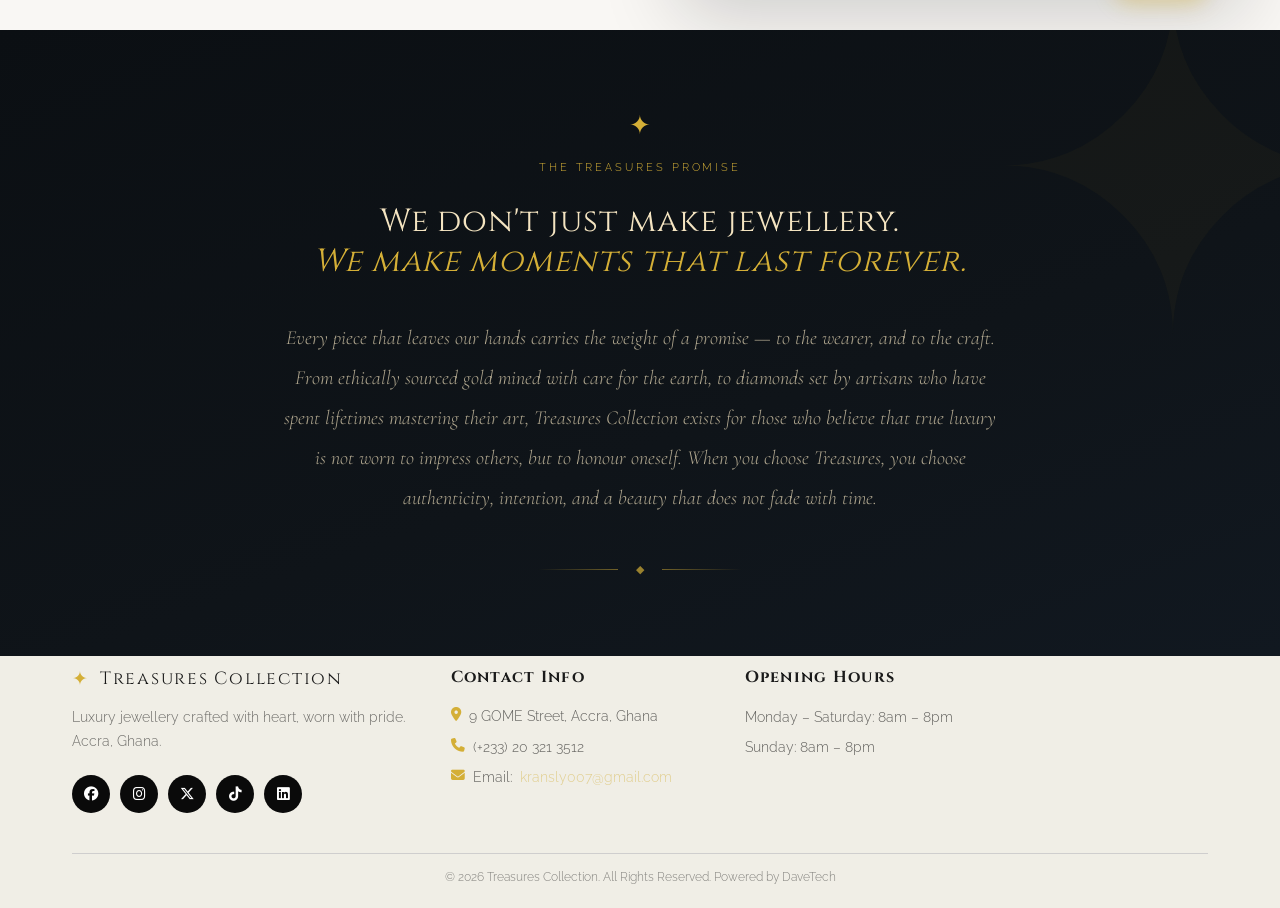
==== commit e534de19: "commit" ====
--- a/index.html
+++ b/index.html
@@ -36,16 +36,16 @@
   <!-- ===== HERO ===== -->
   <section class="hero" id="home">
     <div class="hero-bg">
-      <img src="https://images.unsplash.com/photo-1515562141207-7a88fb7ce338?w=1600&q=85" alt="Luxury Jewellery" class="hero-img" />
+      <img src="images/storebackground.png" alt="Luxury Jewellery" class="hero-img" />
       <div class="hero-overlay"></div>
     </div>
     <div class="hero-content">
-      <p class="hero-eyebrow">Est. 2024 · Accra, Ghana</p>
+      <p class="hero-eyebrow">Est. 2026 · Accra, Ghana</p>
       <h1 class="hero-title">
         <span class="title-line">Wear Your</span>
         <em class="title-accent">Treasures</em>
       </h1>
-      <p class="hero-sub">Handcrafted luxury jewellery that tells your story. Each piece born from passion, forged in gold, destined to endure.</p>
+      <p class="hero-sub">Handcrafted luxury jewellery that tells your story. Forged with precious stones and materials, destined to endure.</p>
       <div class="hero-cta">
         <a href="product.html" class="btn-primary">Explore Collections</a>
         <a href="product.html#view-all" class="btn-ghost">Shop Now</a>
@@ -63,9 +63,6 @@
       <span>Fine Jewellery ✦ Handcrafted ✦ 18K Gold ✦ Precious Stones ✦ Bespoke Designs ✦ Luxury Gifting ✦ Fine Jewellery ✦ Handcrafted ✦ 18K Gold ✦ Precious Stones ✦ Bespoke Designs ✦ Luxury Gifting ✦ Fine Jewellery ✦ Handcrafted ✦ 18K Gold ✦ Precious Stones ✦ Bespoke Designs ✦ Luxury Gifting ✦</span>
     </div>
   </div>
-
-  <!-- ===== COLLECTIONS ===== -->
-  
 
   <!-- ===== FEATURED PIECE ===== -->
   <section class="featured-section">
@@ -133,24 +130,13 @@
         <h4>Contact Info</h4>
         <p><i class="fas fa-map-marker-alt"></i> 9 GOME Street, Accra, Ghana</p>
         <p><i class="fas fa-phone"></i> (+233) 20 321 3512</p>
-        <p><i class="fas fa-envelope"></i> <a href="/cdn-cgi/l/email-protection#157e67747b66796c252522557278747c793b767a78"><span class="__cf_email__" data-cfemail="2c475e4d425f40551c1c1b6c4b414d4540024f4341">[email&#160;protected]</span></a></p>
+        <p><i class="fas fa-envelope"></i> Email: <a style="color:  rgba(212,175,55,0.5);" href="kransly007@gmail.com">kransly007@gmail.com</a></p>
       </div>
 
       <div class="footer-hours-col">
         <h4>Opening Hours</h4>
         <p>Monday – Saturday: 8am – 8pm</p>
         <p>Sunday: 8am – 8pm</p>
-      </div>
-
-      <div class="footer-links-col">
-        <h4>Collections</h4>
-        <ul>
-          <li><a href="#collections">Earpieces</a></li>
-          <li><a href="#collections">Neckpieces</a></li>
-          <li><a href="#collections">Wristpieces</a></li>
-          <li><a href="#collections">Rings</a></li>
-          <li><a href="#collections">Anklets</a></li>
-        </ul>
       </div>
 
     </div>
@@ -161,6 +147,5 @@
   </footer>
 
   <script src="script.js"></script>
-
-  <!-- TOAST (for add-to-cart o confirmation) -->
-  <div class="toast" id="toast">Added to cart!</div>+</body>
+</html>
--- a/style.css
+++ b/style.css
@@ -708,7 +708,9 @@
    WHY US — Statement Section
 ============================================= */
 .why-section {
-  padding: 110px 24px 100px;
+  padding: 80px 10px 80px;
+  margin-top: -50px;
+  margin-bottom: -50px;
   background: linear-gradient(160deg, #0b0f13 0%, var(--navy) 60%, #111820 100%);
   position: relative;
   overflow: hidden;
@@ -748,7 +750,7 @@
 }
 .why-headline {
   font-family: var(--font-display);
-  font-size: clamp(2rem, 4.5vw, 3.4rem);
+  font-size: clamp(1rem, 3vw, 2rem);
   color: var(--champagne);
   font-weight: 400;
   line-height: 1.25;
@@ -760,6 +762,7 @@
   font-style: italic;
   color: var(--gold);
   font-weight: 300;
+  font-size: 2rem;
 }
 .why-body {
   font-family: var(--font-serif);
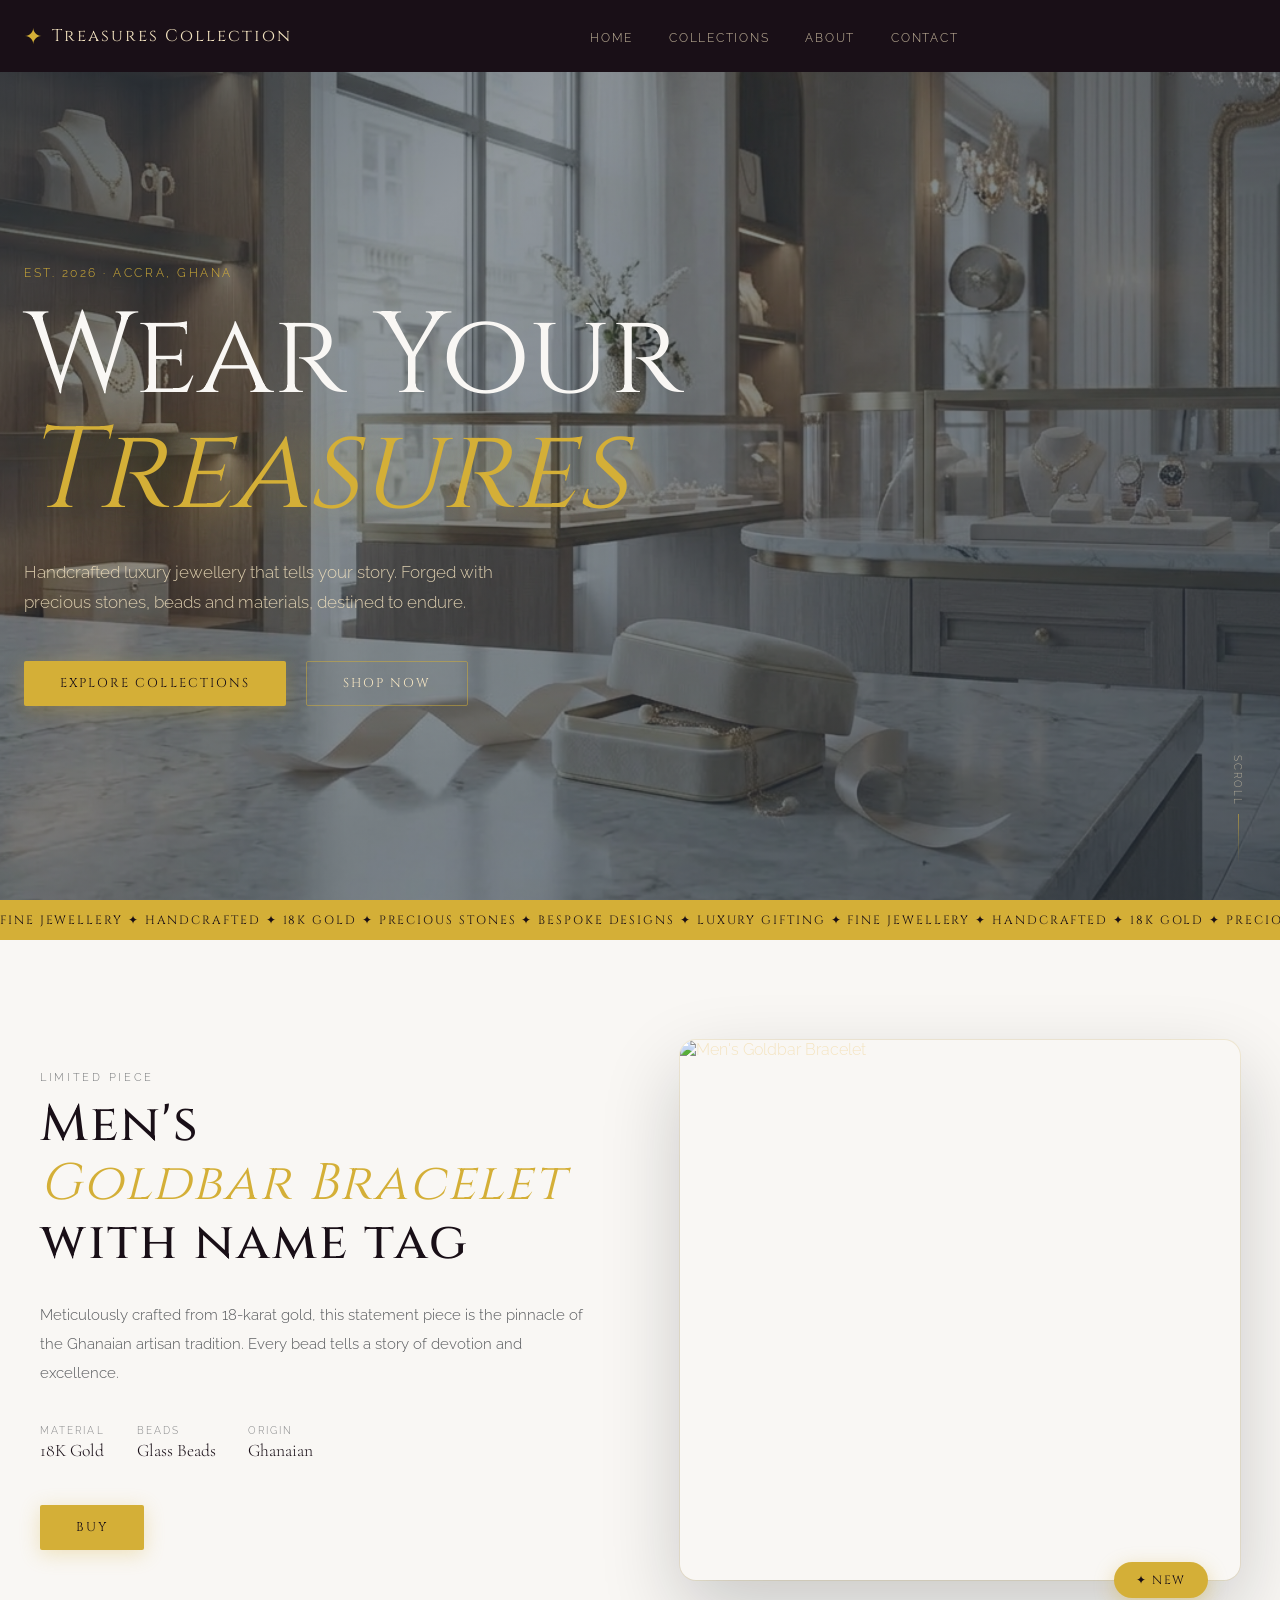
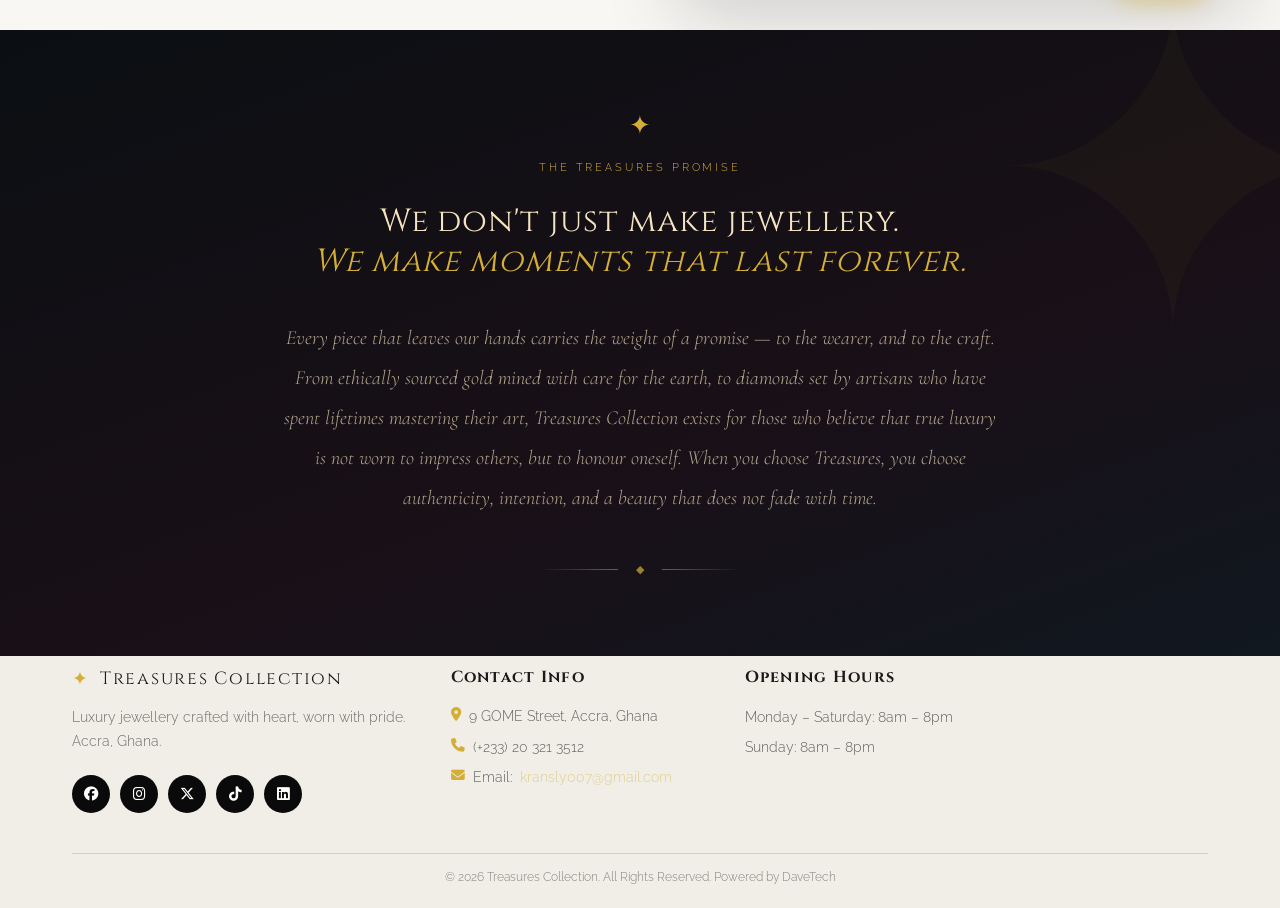
==== commit 74af4508: "commit" ====
--- a/index.html
+++ b/index.html
@@ -3,7 +3,7 @@
 <head>
   <meta charset="UTF-8" />
   <meta name="viewport" content="width=device-width, initial-scale=1.0" />
-  <title>Treasures Collection – Luxury Jewellery</title>
+  <title>Treasures Collection</title>
   <link rel="stylesheet" href="style.css" />
   <link rel="stylesheet" href="https://cdnjs.cloudflare.com/ajax/libs/font-awesome/6.5.0/css/all.min.css">
   <link rel="preconnect" href="https://fonts.googleapis.com" />
@@ -45,7 +45,7 @@
         <span class="title-line">Wear Your</span>
         <em class="title-accent">Treasures</em>
       </h1>
-      <p class="hero-sub">Handcrafted luxury jewellery that tells your story. Forged with precious stones and materials, destined to endure.</p>
+      <p class="hero-sub">Handcrafted luxury jewellery that tells your story. Forged with precious stones, beads and materials, destined to endure.</p>
       <div class="hero-cta">
         <a href="product.html" class="btn-primary">Explore Collections</a>
         <a href="product.html#view-all" class="btn-ghost">Shop Now</a>
@@ -68,20 +68,19 @@
   <section class="featured-section">
     <div class="featured-inner">
       <div class="featured-text">
-        <p class="section-eyebrow">Signature Piece</p>
-        <h2 class="featured-heading">The<br/><em>Golden Heirloom</em><br/>Necklace</h2>
-        <p class="featured-desc">Meticulously crafted from 18-karat gold with hand-set diamonds, this statement piece is the pinnacle of our artisan tradition. Every link tells a story of devotion and excellence.</p>
+        <p class="section-eyebrow">Limited Piece</p>
+        <h2 class="featured-heading">Men's<br/><em>Goldbar Bracelet</em><br/>with name tag</h2>
+        <p class="featured-desc">Meticulously crafted from 18-karat gold, this statement piece is the pinnacle of the Ghanaian artisan tradition. Every bead tells a story of devotion and excellence.</p>
         <div class="featured-meta">
           <div class="meta-item"><span class="meta-label">Material</span><span class="meta-val">18K Gold</span></div>
-          <div class="meta-item"><span class="meta-label">Stones</span><span class="meta-val">VVS Diamonds</span></div>
-          <div class="meta-item"><span class="meta-label">Origin</span><span class="meta-val">Handcrafted</span></div>
+          <div class="meta-item"><span class="meta-label">Beads</span><span class="meta-val">Glass Beads</span></div>
+          <div class="meta-item"><span class="meta-label">Origin</span><span class="meta-val">Ghanaian</span></div>
         </div>
-        <!-- Insert your own href link below -->
-        <a href="" class="btn-primary">Shop Now</a>
+        <button class="btn-primary" onclick="window.location.href='#';">BUY</button>
       </div>
       <div class="featured-img-wrap">
         <div class="featured-frame">
-          <img src="https://images.unsplash.com/photo-1617038260897-41a1f14a8ca0?w=600&q=80" alt="Golden Heirloom Necklace" />
+          <img src="https://images.unsplash.com/photo-1617038260897-41a1f14a8ca0?w=600&q=80" alt="Men's Goldbar Bracelet" />
         </div>
         <div class="featured-badge">✦ New</div>
       </div>
--- a/style.css
+++ b/style.css
@@ -1,11 +1,6 @@
-/* =============================================
-   TREASURES COLLECTION — style.css
-   Luxury Jewellery Brand
-============================================= */
-
 /* ── CSS Variables ── */
 :root {
-  --navy:       #0F1419;
+  --navy:       #190f17;
   --champagne:  #F4E4C1;
   --gold:       #D4AF37;
   --gold-light: #e8c84a;
@@ -49,12 +44,12 @@
   z-index: 1000;
   height: var(--nav-h);
   background: var(--navy);
-  box-shadow: 0 1px 0 rgba(212, 175, 55, 0.2);
+  box-shadow: none;
 }
 /* Keep scrolled class for JS compatibility but same style */
 .navbar.scrolled {
   background: var(--navy);
-  box-shadow: 0 1px 0 rgba(212, 175, 55, 0.25);
+  box-shadow: none;
 }
 .nav-inner {
   max-width: 1400px;
@@ -140,6 +135,12 @@
 
 /* Mobile nav */
 @media (max-width: 900px) {
+  .navbar,
+  .navbar.scrolled {
+    box-shadow: none !important;
+    border-bottom: none !important;
+    outline: none !important;
+  }
   .nav-links {
     position: fixed;
     top: var(--nav-h); left: 0; right: 0;
@@ -176,7 +177,7 @@
   object-fit: cover;
   object-position: center;
   transform: scale(1.04);
-  animation: heroZoom 12s ease-in-out infinite alternate;
+  animation: heroZoom 15s ease-in-out infinite alternate;
 }
 @keyframes heroZoom {
   from { transform: scale(1.04); }
@@ -187,9 +188,9 @@
   inset: 0;
   background: linear-gradient(
     135deg,
-    rgba(15,20,25,0.82) 0%,
-    rgba(15,20,25,0.55) 50%,
-    rgba(15,20,25,0.72) 100%
+    rgba(38, 52, 66, 0.8) 0%,
+    rgba(42, 54, 65, 0.52) 30%,
+    rgba(38,52,66,0.70) 100%
   );
 }
 .hero-content {
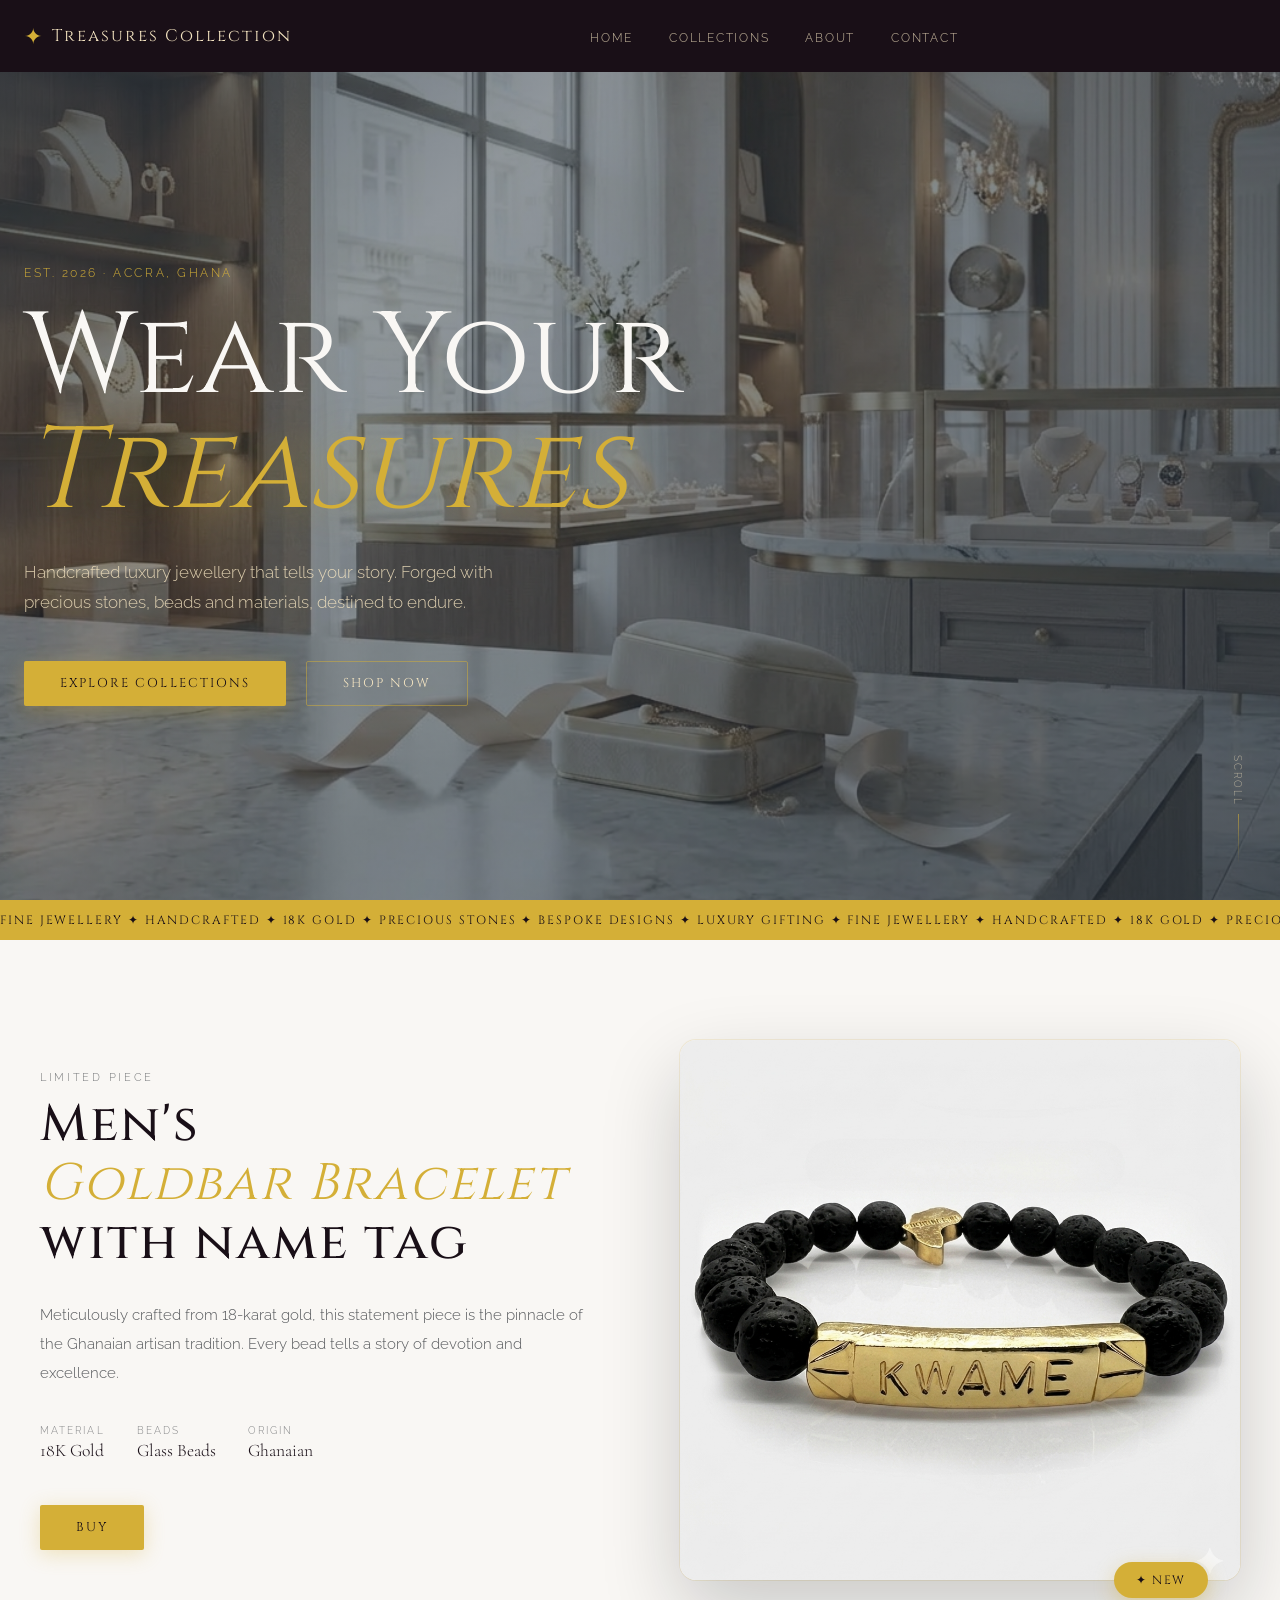
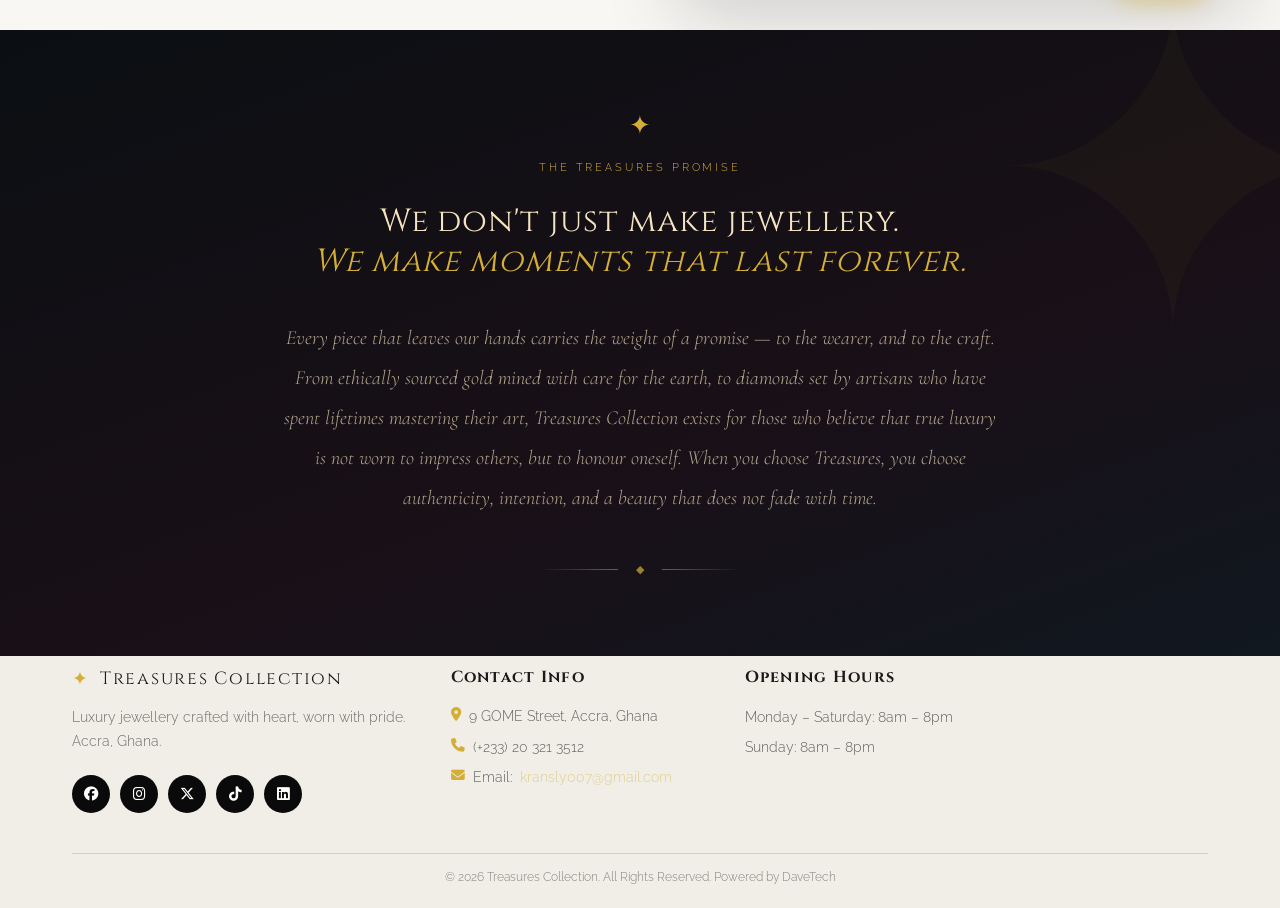
==== commit a316faa2: "commit" ====
--- a/index.html
+++ b/index.html
@@ -80,7 +80,7 @@
       </div>
       <div class="featured-img-wrap">
         <div class="featured-frame">
-          <img src="https://images.unsplash.com/photo-1617038260897-41a1f14a8ca0?w=600&q=80" alt="Men's Goldbar Bracelet" />
+          <img src="images/featuredpiece.png" alt="Men's Goldbar Bracelet" />
         </div>
         <div class="featured-badge">✦ New</div>
       </div>
